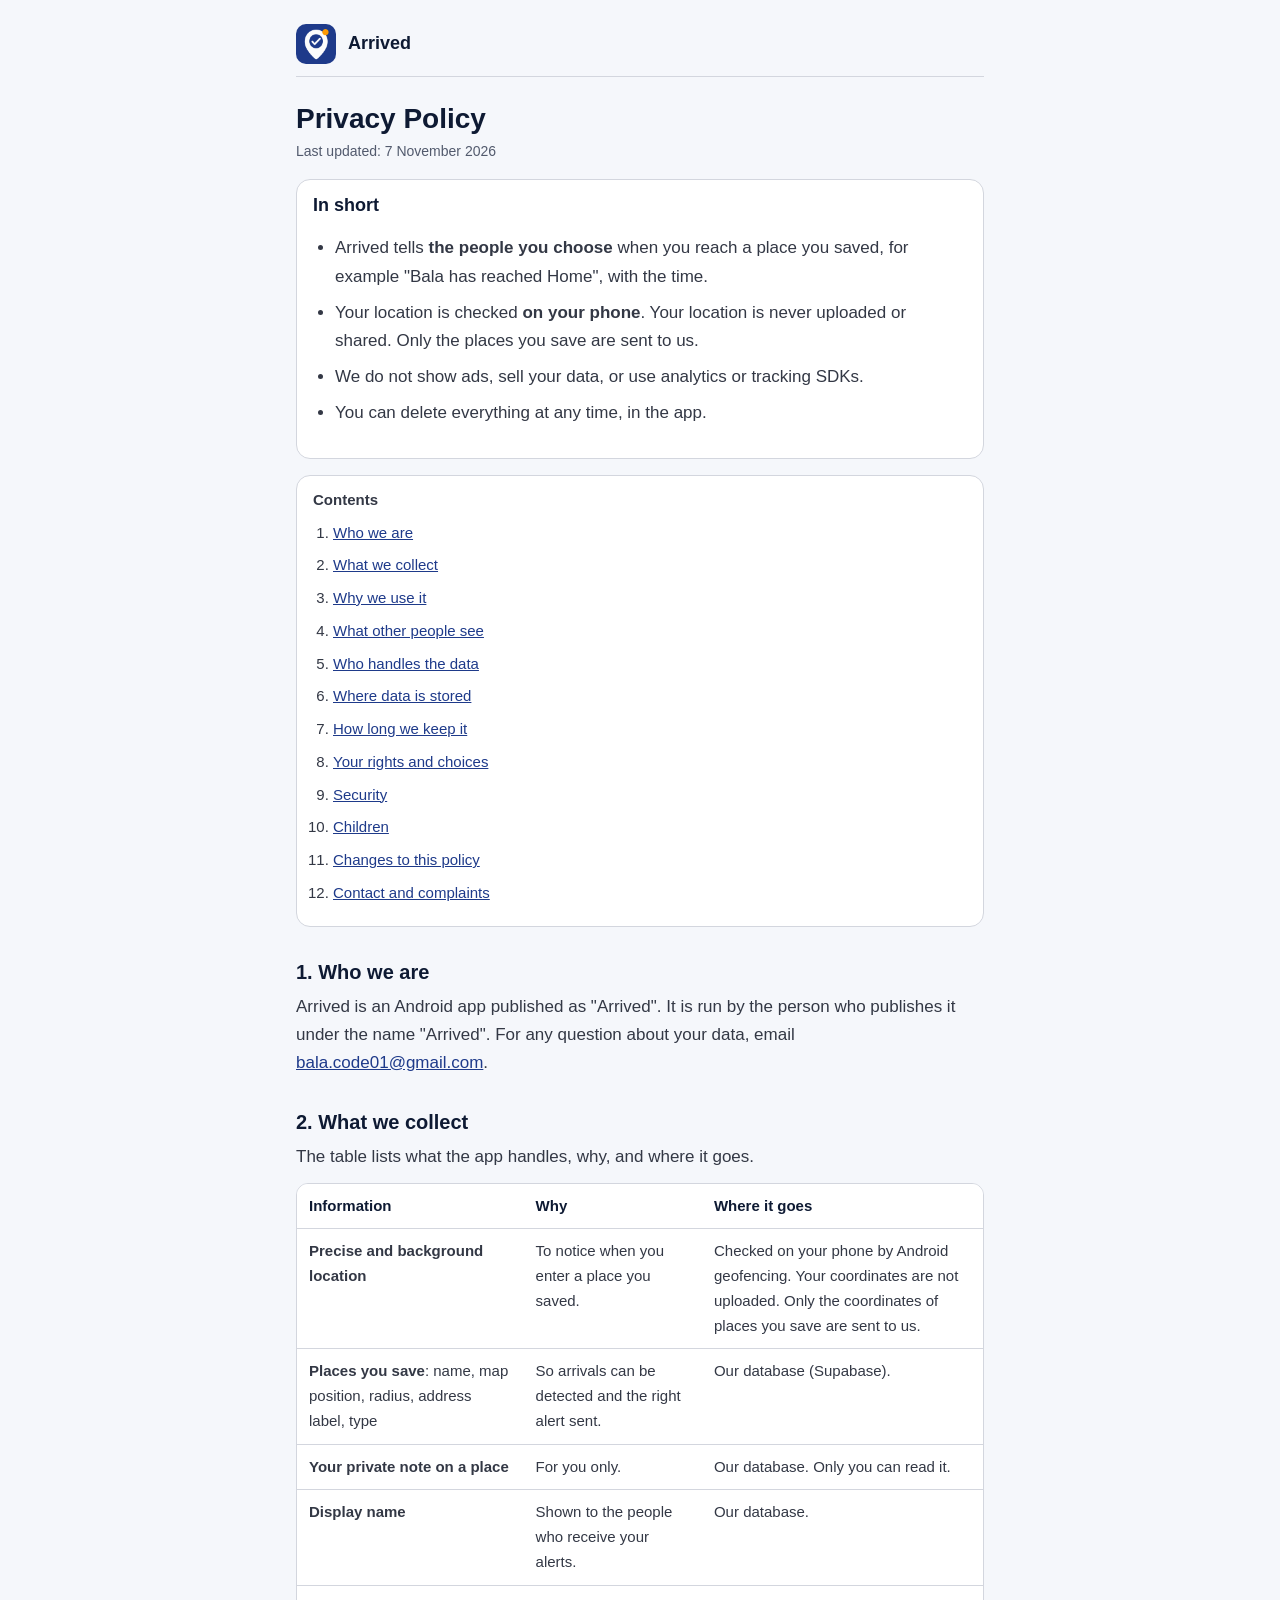
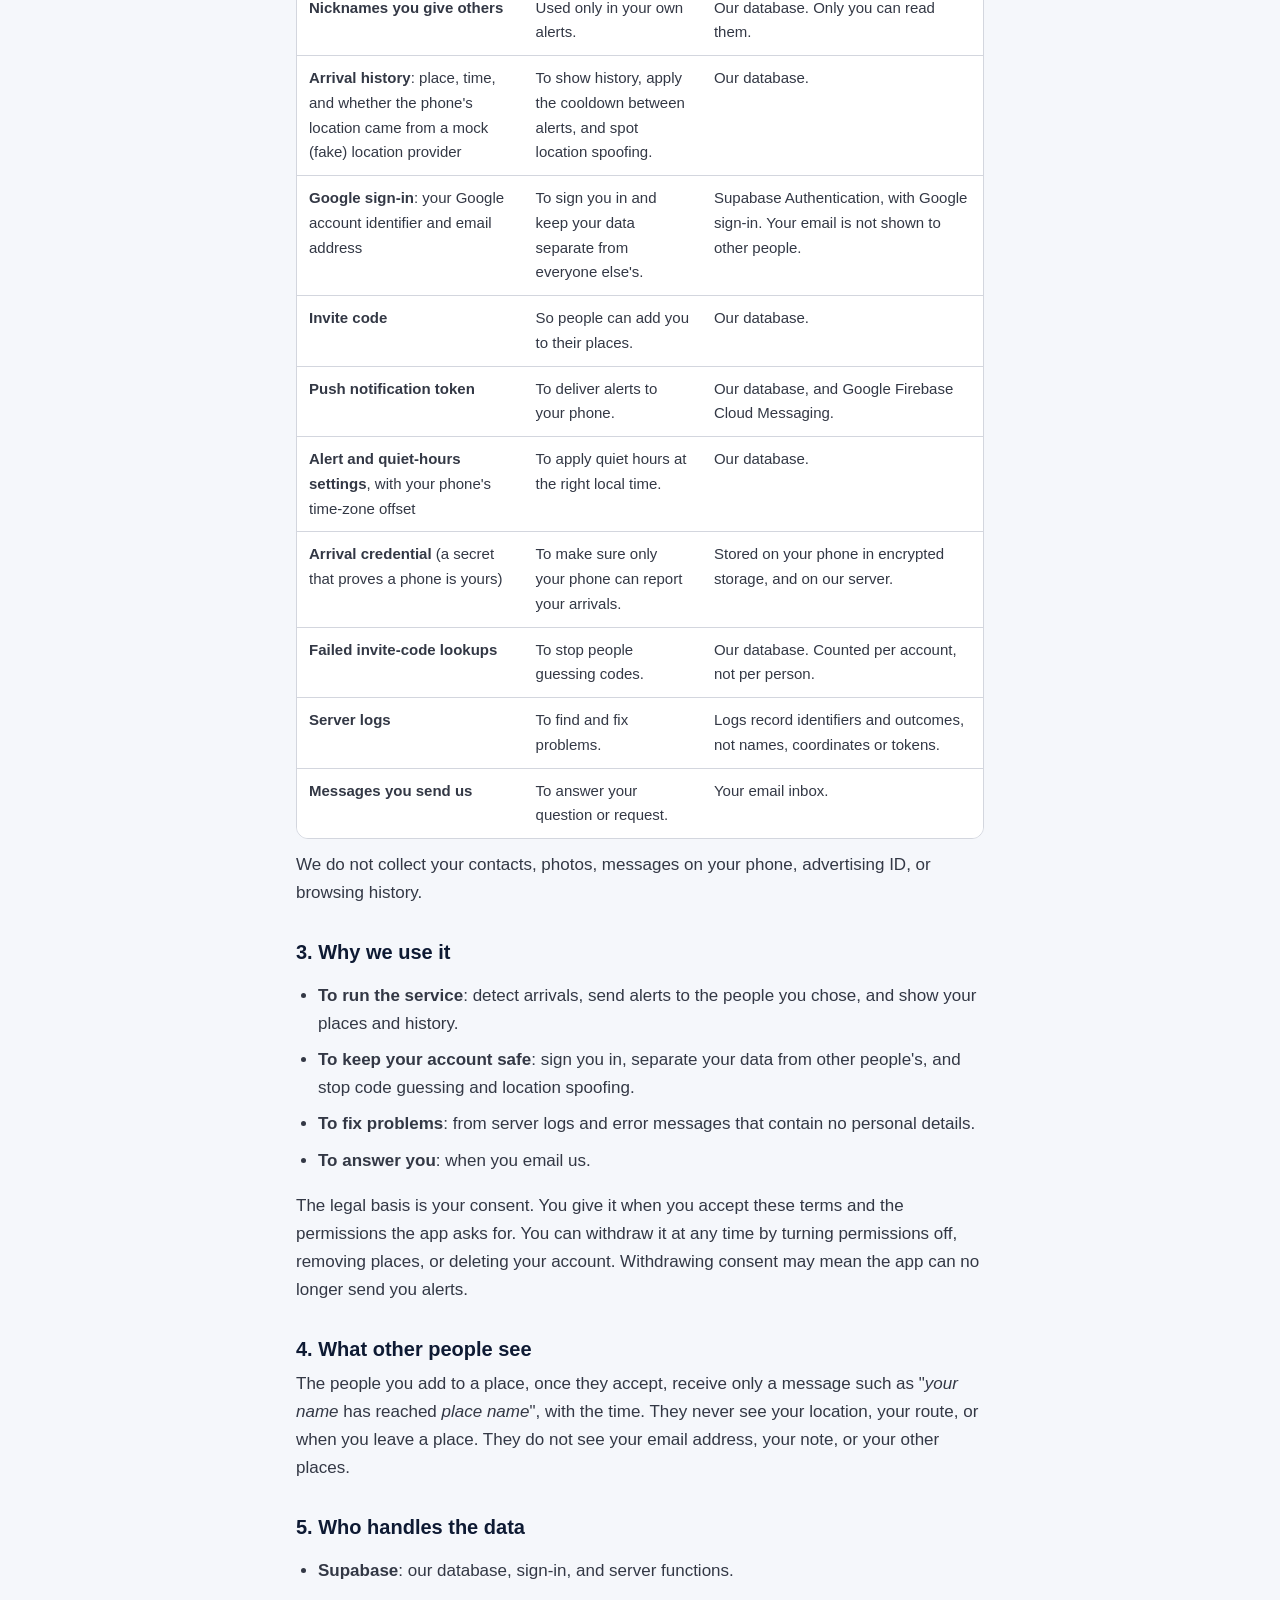
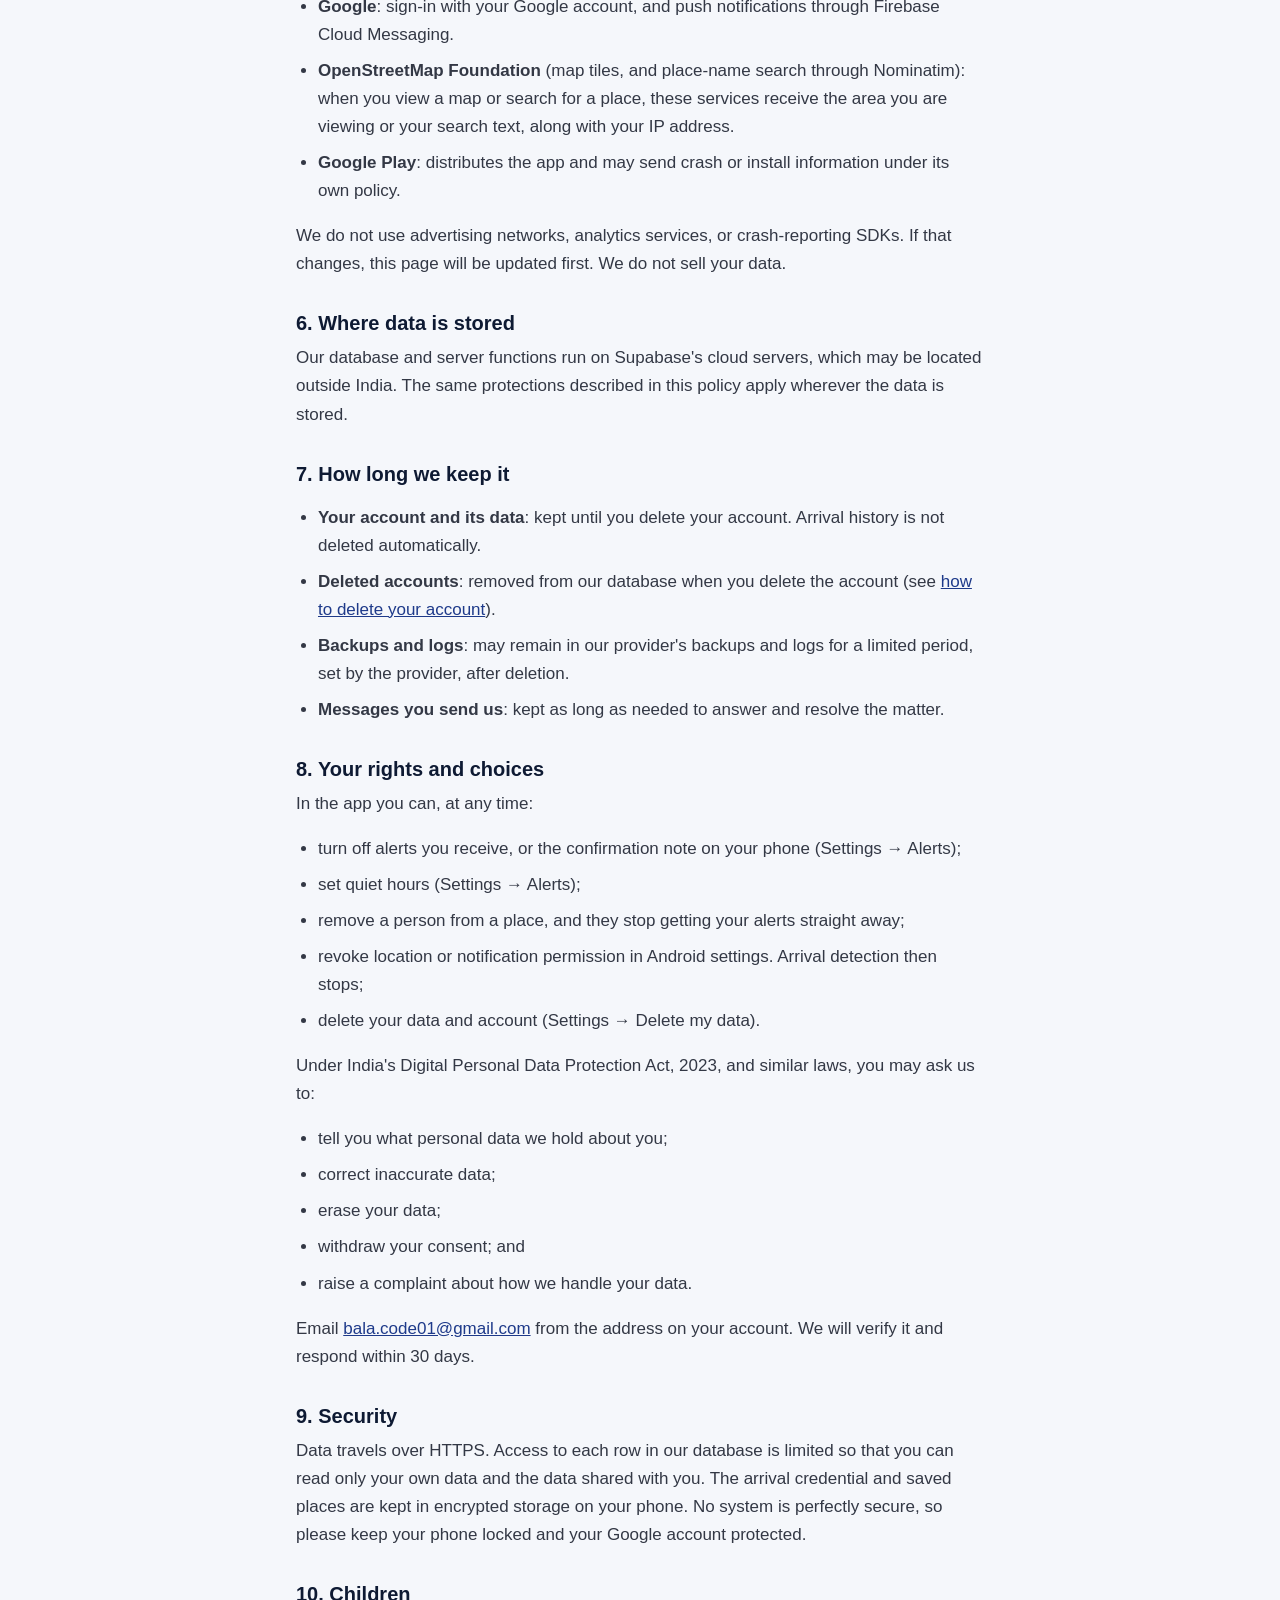
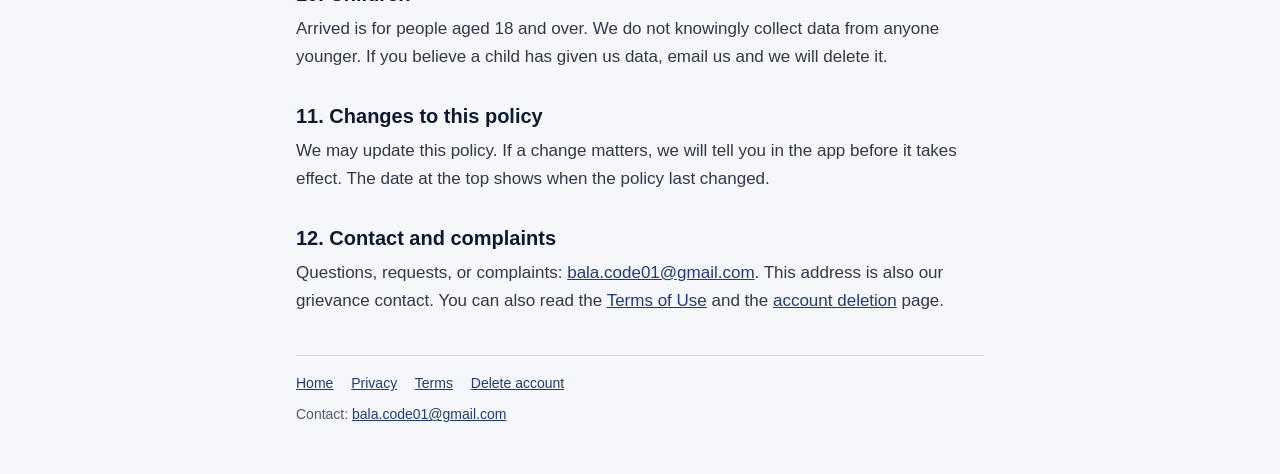
==== privacy.html @ e8b8bbcc "Add public legal pages: privacy, terms and account deletion Co-Authored-By: Claude Haiku 5.5 <norepl" ====
<!doctype html>
<html lang="en">
<head>
  <meta charset="utf-8">
  <meta name="viewport" content="width=device-width, initial-scale=1">
  <meta name="description" content="How Arrived collects, uses, shares, stores and deletes your information.">
  <meta name="theme-color" content="#1e3a8a">
  <link rel="icon" href="icon.png" type="image/png">
  <link rel="stylesheet" href="style.css">
  <title>Privacy Policy · Arrived</title>
</head>
<body>
<div class="wrap">
  <header class="site">
    <img src="icon.png" alt="" width="40" height="40">
    <a href="index.html">Arrived</a>
  </header>

  <main>
    <h1>Privacy Policy</h1>
    <p class="updated">Last updated: 7 November 2026</p>

    <section class="summary" aria-labelledby="short">
      <h2 id="short">In short</h2>
      <ul>
        <li>Arrived tells <strong>the people you choose</strong> when you reach a place you saved, for example "Bala has reached Home", with the time.</li>
        <li>Your location is checked <strong>on your phone</strong>. Your location is never uploaded or shared. Only the places you save are sent to us.</li>
        <li>We do not show ads, sell your data, or use analytics or tracking SDKs.</li>
        <li>You can delete everything at any time, in the app.</li>
      </ul>
    </section>

    <nav class="toc" aria-label="Contents">
      <strong>Contents</strong>
      <ol>
        <li><a href="#who">Who we are</a></li>
        <li><a href="#collect">What we collect</a></li>
        <li><a href="#use">Why we use it</a></li>
        <li><a href="#others">What other people see</a></li>
        <li><a href="#processors">Who handles the data</a></li>
        <li><a href="#storage">Where data is stored</a></li>
        <li><a href="#retention">How long we keep it</a></li>
        <li><a href="#rights">Your rights and choices</a></li>
        <li><a href="#security">Security</a></li>
        <li><a href="#children">Children</a></li>
        <li><a href="#changes">Changes to this policy</a></li>
        <li><a href="#contact">Contact and complaints</a></li>
      </ol>
    </nav>

    <h2 id="who">1. Who we are</h2>
    <p>Arrived is an Android app published as "Arrived". It is run by the person who publishes it under the name "Arrived". For any question about your data, email <a href="mailto:bala.code01@gmail.com">bala.code01@gmail.com</a>.</p>

    <h2 id="collect">2. What we collect</h2>
    <p>The table lists what the app handles, why, and where it goes.</p>
    <div class="table-wrap">
      <table>
        <thead>
          <tr><th scope="col">Information</th><th scope="col">Why</th><th scope="col">Where it goes</th></tr>
        </thead>
        <tbody>
          <tr>
            <td><strong>Precise and background location</strong></td>
            <td>To notice when you enter a place you saved.</td>
            <td>Checked on your phone by Android geofencing. Your coordinates are not uploaded. Only the coordinates of places you save are sent to us.</td>
          </tr>
          <tr>
            <td><strong>Places you save</strong>: name, map position, radius, address label, type</td>
            <td>So arrivals can be detected and the right alert sent.</td>
            <td>Our database (Supabase).</td>
          </tr>
          <tr>
            <td><strong>Your private note on a place</strong></td>
            <td>For you only.</td>
            <td>Our database. Only you can read it.</td>
          </tr>
          <tr>
            <td><strong>Display name</strong></td>
            <td>Shown to the people who receive your alerts.</td>
            <td>Our database.</td>
          </tr>
          <tr>
            <td><strong>Nicknames you give others</strong></td>
            <td>Used only in your own alerts.</td>
            <td>Our database. Only you can read them.</td>
          </tr>
          <tr>
            <td><strong>Arrival history</strong>: place, time, and whether the phone's location came from a mock (fake) location provider</td>
            <td>To show history, apply the cooldown between alerts, and spot location spoofing.</td>
            <td>Our database.</td>
          </tr>
          <tr>
            <td><strong>Google sign-in</strong>: your Google account identifier and email address</td>
            <td>To sign you in and keep your data separate from everyone else's.</td>
            <td>Supabase Authentication, with Google sign-in. Your email is not shown to other people.</td>
          </tr>
          <tr>
            <td><strong>Invite code</strong></td>
            <td>So people can add you to their places.</td>
            <td>Our database.</td>
          </tr>
          <tr>
            <td><strong>Push notification token</strong></td>
            <td>To deliver alerts to your phone.</td>
            <td>Our database, and Google Firebase Cloud Messaging.</td>
          </tr>
          <tr>
            <td><strong>Alert and quiet-hours settings</strong>, with your phone's time-zone offset</td>
            <td>To apply quiet hours at the right local time.</td>
            <td>Our database.</td>
          </tr>
          <tr>
            <td><strong>Arrival credential</strong> (a secret that proves a phone is yours)</td>
            <td>To make sure only your phone can report your arrivals.</td>
            <td>Stored on your phone in encrypted storage, and on our server.</td>
          </tr>
          <tr>
            <td><strong>Failed invite-code lookups</strong></td>
            <td>To stop people guessing codes.</td>
            <td>Our database. Counted per account, not per person.</td>
          </tr>
          <tr>
            <td><strong>Server logs</strong></td>
            <td>To find and fix problems.</td>
            <td>Logs record identifiers and outcomes, not names, coordinates or tokens.</td>
          </tr>
          <tr>
            <td><strong>Messages you send us</strong></td>
            <td>To answer your question or request.</td>
            <td>Your email inbox.</td>
          </tr>
        </tbody>
      </table>
    </div>
    <p>We do not collect your contacts, photos, messages on your phone, advertising ID, or browsing history.</p>

    <h2 id="use">3. Why we use it</h2>
    <ul>
      <li><strong>To run the service</strong>: detect arrivals, send alerts to the people you chose, and show your places and history.</li>
      <li><strong>To keep your account safe</strong>: sign you in, separate your data from other people's, and stop code guessing and location spoofing.</li>
      <li><strong>To fix problems</strong>: from server logs and error messages that contain no personal details.</li>
      <li><strong>To answer you</strong>: when you email us.</li>
    </ul>
    <p>The legal basis is your consent. You give it when you accept these terms and the permissions the app asks for. You can withdraw it at any time by turning permissions off, removing places, or deleting your account. Withdrawing consent may mean the app can no longer send you alerts.</p>

    <h2 id="others">4. What other people see</h2>
    <p>The people you add to a place, once they accept, receive only a message such as "<em>your name</em> has reached <em>place name</em>", with the time. They never see your location, your route, or when you leave a place. They do not see your email address, your note, or your other places.</p>

    <h2 id="processors">5. Who handles the data</h2>
    <ul>
      <li><strong>Supabase</strong>: our database, sign-in, and server functions.</li>
      <li><strong>Google</strong>: sign-in with your Google account, and push notifications through Firebase Cloud Messaging.</li>
      <li><strong>OpenStreetMap Foundation</strong> (map tiles, and place-name search through Nominatim): when you view a map or search for a place, these services receive the area you are viewing or your search text, along with your IP address.</li>
      <li><strong>Google Play</strong>: distributes the app and may send crash or install information under its own policy.</li>
    </ul>
    <p>We do not use advertising networks, analytics services, or crash-reporting SDKs. If that changes, this page will be updated first. We do not sell your data.</p>

    <h2 id="storage">6. Where data is stored</h2>
    <p>Our database and server functions run on Supabase's cloud servers, which may be located outside India. The same protections described in this policy apply wherever the data is stored.</p>

    <h2 id="retention">7. How long we keep it</h2>
    <ul>
      <li><strong>Your account and its data</strong>: kept until you delete your account. Arrival history is not deleted automatically.</li>
      <li><strong>Deleted accounts</strong>: removed from our database when you delete the account (see <a href="delete-account.html">how to delete your account</a>).</li>
      <li><strong>Backups and logs</strong>: may remain in our provider's backups and logs for a limited period, set by the provider, after deletion.</li>
      <li><strong>Messages you send us</strong>: kept as long as needed to answer and resolve the matter.</li>
    </ul>

    <h2 id="rights">8. Your rights and choices</h2>
    <p>In the app you can, at any time:</p>
    <ul>
      <li>turn off alerts you receive, or the confirmation note on your phone (Settings → Alerts);</li>
      <li>set quiet hours (Settings → Alerts);</li>
      <li>remove a person from a place, and they stop getting your alerts straight away;</li>
      <li>revoke location or notification permission in Android settings. Arrival detection then stops;</li>
      <li>delete your data and account (Settings → Delete my data).</li>
    </ul>
    <p>Under India's Digital Personal Data Protection Act, 2023, and similar laws, you may ask us to:</p>
    <ul>
      <li>tell you what personal data we hold about you;</li>
      <li>correct inaccurate data;</li>
      <li>erase your data;</li>
      <li>withdraw your consent; and</li>
      <li>raise a complaint about how we handle your data.</li>
    </ul>
    <p>Email <a href="mailto:bala.code01@gmail.com">bala.code01@gmail.com</a> from the address on your account. We will verify it and respond within 30 days.</p>

    <h2 id="security">9. Security</h2>
    <p>Data travels over HTTPS. Access to each row in our database is limited so that you can read only your own data and the data shared with you. The arrival credential and saved places are kept in encrypted storage on your phone. No system is perfectly secure, so please keep your phone locked and your Google account protected.</p>

    <h2 id="children">10. Children</h2>
    <p>Arrived is for people aged 18 and over. We do not knowingly collect data from anyone younger. If you believe a child has given us data, email us and we will delete it.</p>

    <h2 id="changes">11. Changes to this policy</h2>
    <p>We may update this policy. If a change matters, we will tell you in the app before it takes effect. The date at the top shows when the policy last changed.</p>

    <h2 id="contact">12. Contact and complaints</h2>
    <p>Questions, requests, or complaints: <a href="mailto:bala.code01@gmail.com">bala.code01@gmail.com</a>. This address is also our grievance contact. You can also read the <a href="terms.html">Terms of Use</a> and the <a href="delete-account.html">account deletion</a> page.</p>
  </main>

  <footer class="site">
    <nav aria-label="Legal">
      <a href="index.html">Home</a>
      <a href="privacy.html">Privacy</a>
      <a href="terms.html">Terms</a>
      <a href="delete-account.html">Delete account</a>
    </nav>
    <p>Contact: <a href="mailto:bala.code01@gmail.com">bala.code01@gmail.com</a></p>
  </footer>
</div>
</body>
</html>
---- style.css ----
:root {
  --bg: #f5f7fb;
  --card: #ffffff;
  --text: #333845;
  --heading: #0e1a33;
  --muted: #525a6d;
  --accent: #1e3a8a;
  --line: #d3d6de;
  --note-bg: #e8eefa;
  --warn-bg: #fdebcb;
  --warn-text: #4a2e00;
}

@media (prefers-color-scheme: dark) {
  :root {
    --bg: #0e1a33;
    --card: #17243f;
    --text: #e3e7f0;
    --heading: #ffffff;
    --muted: #b4bccd;
    --accent: #a9bfee;
    --line: #34405c;
    --note-bg: #1c2d52;
    --warn-bg: #3b2a10;
    --warn-text: #fbe3b8;
  }
}

* { box-sizing: border-box; }

html { -webkit-text-size-adjust: 100%; }

body {
  margin: 0;
  background: var(--bg);
  color: var(--text);
  font-family: -apple-system, BlinkMacSystemFont, "Segoe UI", Roboto, "Helvetica Neue", Arial, sans-serif;
  font-size: 17px;
  line-height: 1.65;
}

.wrap {
  max-width: 720px;
  margin: 0 auto;
  padding: 24px 16px 40px;
}

header.site {
  display: flex;
  align-items: center;
  gap: 12px;
  padding-bottom: 12px;
  border-bottom: 1px solid var(--line);
  margin-bottom: 24px;
}

header.site img { width: 40px; height: 40px; border-radius: 10px; }

header.site a {
  color: var(--heading);
  font-weight: 800;
  font-size: 18px;
  text-decoration: none;
}

h1 {
  color: var(--heading);
  font-size: 28px;
  line-height: 1.25;
  margin: 8px 0 4px;
}

h2 {
  color: var(--heading);
  font-size: 20px;
  margin: 32px 0 8px;
  line-height: 1.3;
}

h3 {
  color: var(--heading);
  font-size: 17px;
  margin: 20px 0 6px;
}

p, li { margin: 8px 0; }

ul, ol { padding-left: 22px; }

a { color: var(--accent); }

a:focus-visible,
button:focus-visible {
  outline: 3px solid var(--accent);
  outline-offset: 2px;
}

.updated { color: var(--muted); font-size: 14px; margin: 0 0 16px; }

.summary,
.note,
.warning {
  border-radius: 14px;
  padding: 14px 16px;
  margin: 16px 0;
}

.summary { background: var(--card); border: 1px solid var(--line); }
.note { background: var(--note-bg); }
.warning { background: var(--warn-bg); color: var(--warn-text); }

.summary h2 { margin-top: 0; font-size: 18px; }

.toc {
  background: var(--card);
  border: 1px solid var(--line);
  border-radius: 14px;
  padding: 12px 16px;
  margin: 16px 0 24px;
  font-size: 15px;
}

.toc ol { margin: 6px 0 0; padding-left: 20px; }

.table-wrap {
  overflow-x: auto;
  -webkit-overflow-scrolling: touch;
  margin: 12px 0;
  border-radius: 12px;
  border: 1px solid var(--line);
}

table {
  width: 100%;
  border-collapse: collapse;
  background: var(--card);
  font-size: 15px;
}

th, td {
  text-align: left;
  vertical-align: top;
  padding: 10px 12px;
  border-bottom: 1px solid var(--line);
}

th { color: var(--heading); font-weight: 700; }

tr:last-child td { border-bottom: none; }

footer.site {
  margin-top: 40px;
  padding-top: 16px;
  border-top: 1px solid var(--line);
  color: var(--muted);
  font-size: 14px;
}

footer.site nav a { margin-right: 14px; }

@media (max-width: 380px) {
  body { font-size: 16px; }
  h1 { font-size: 24px; }
}
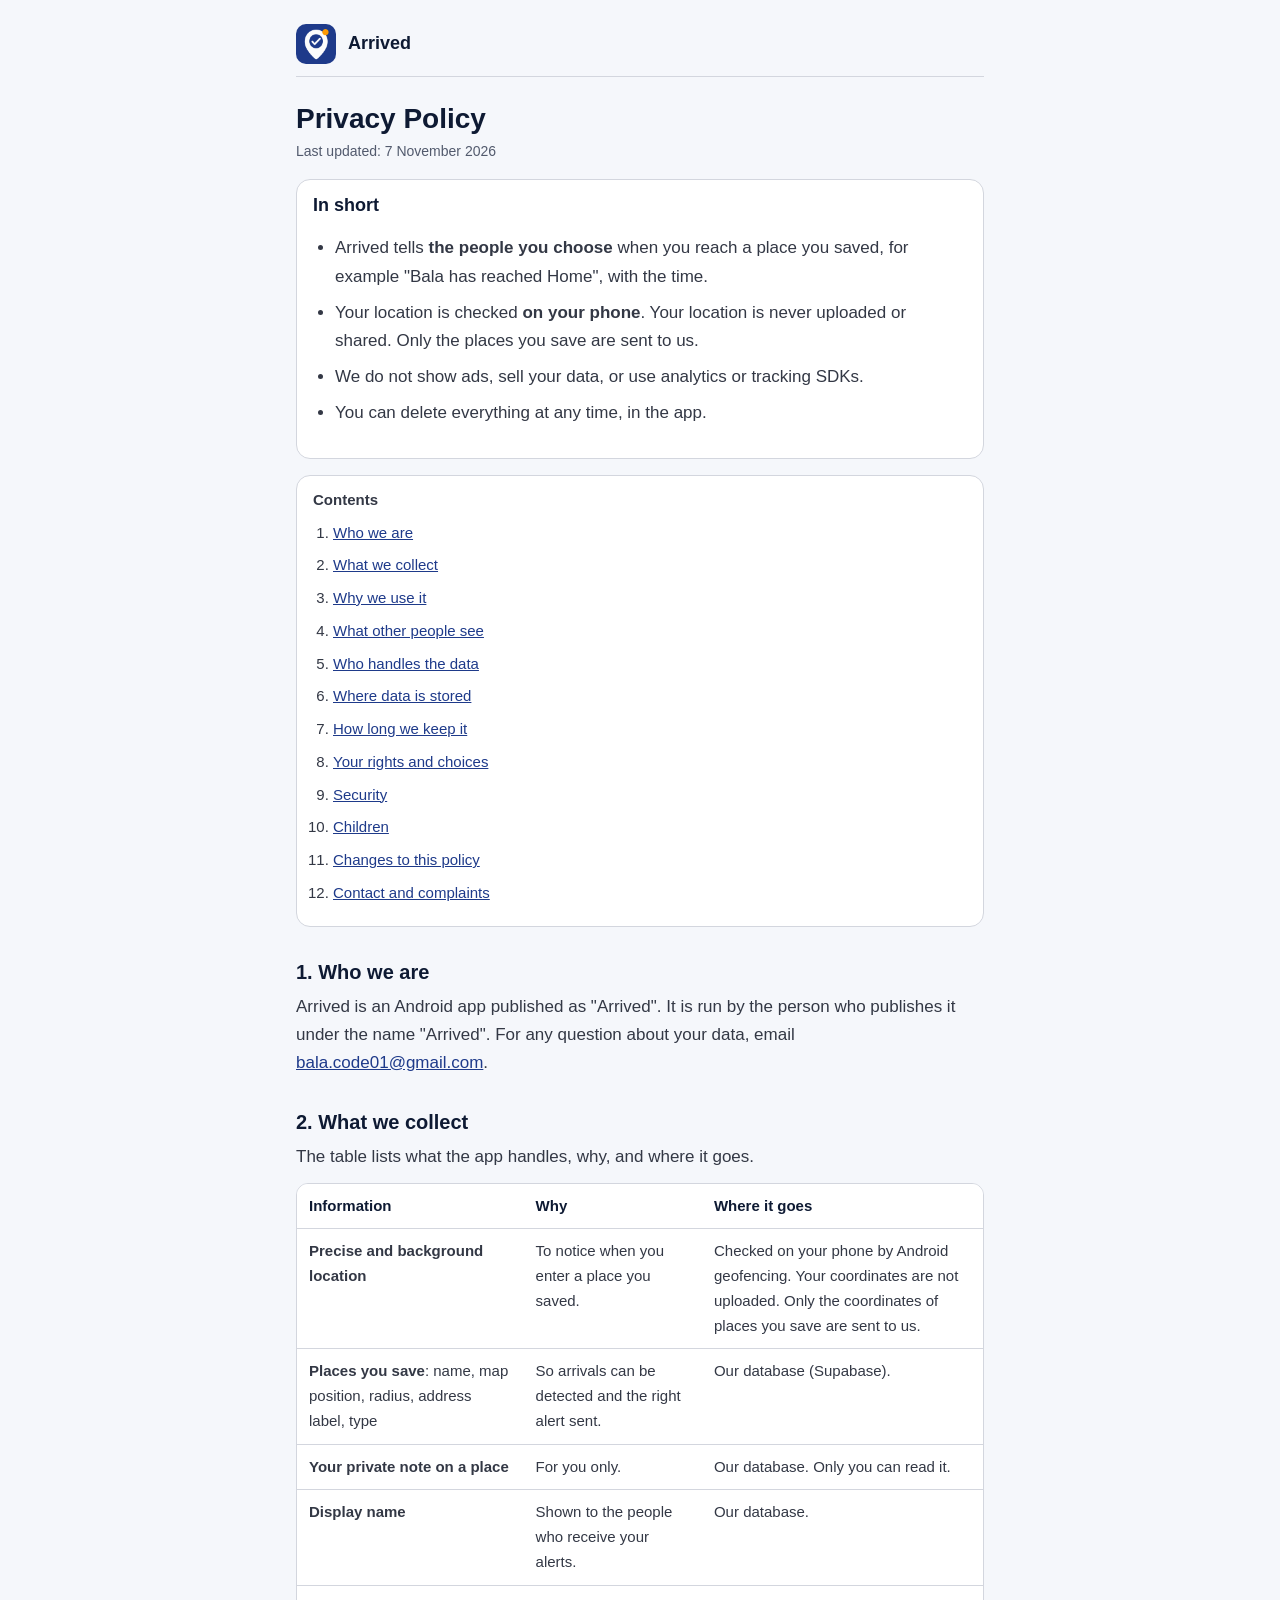
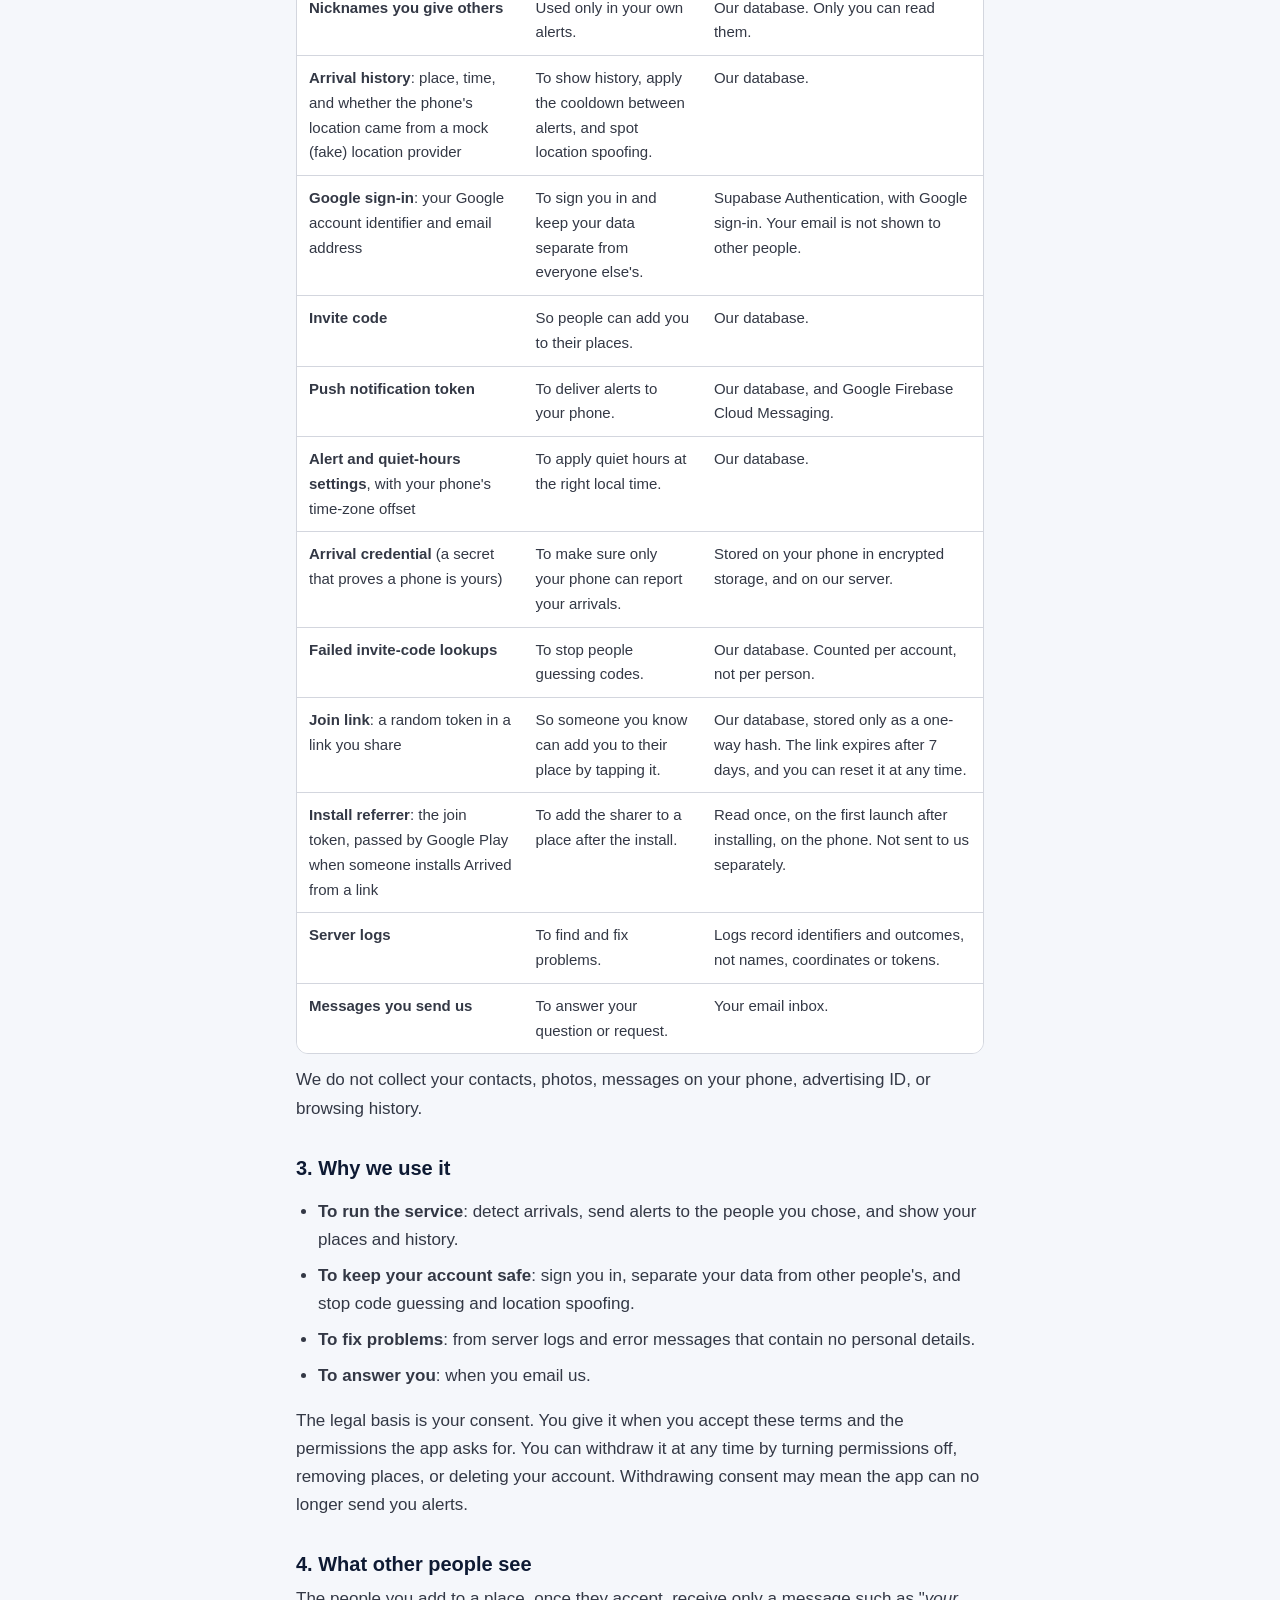
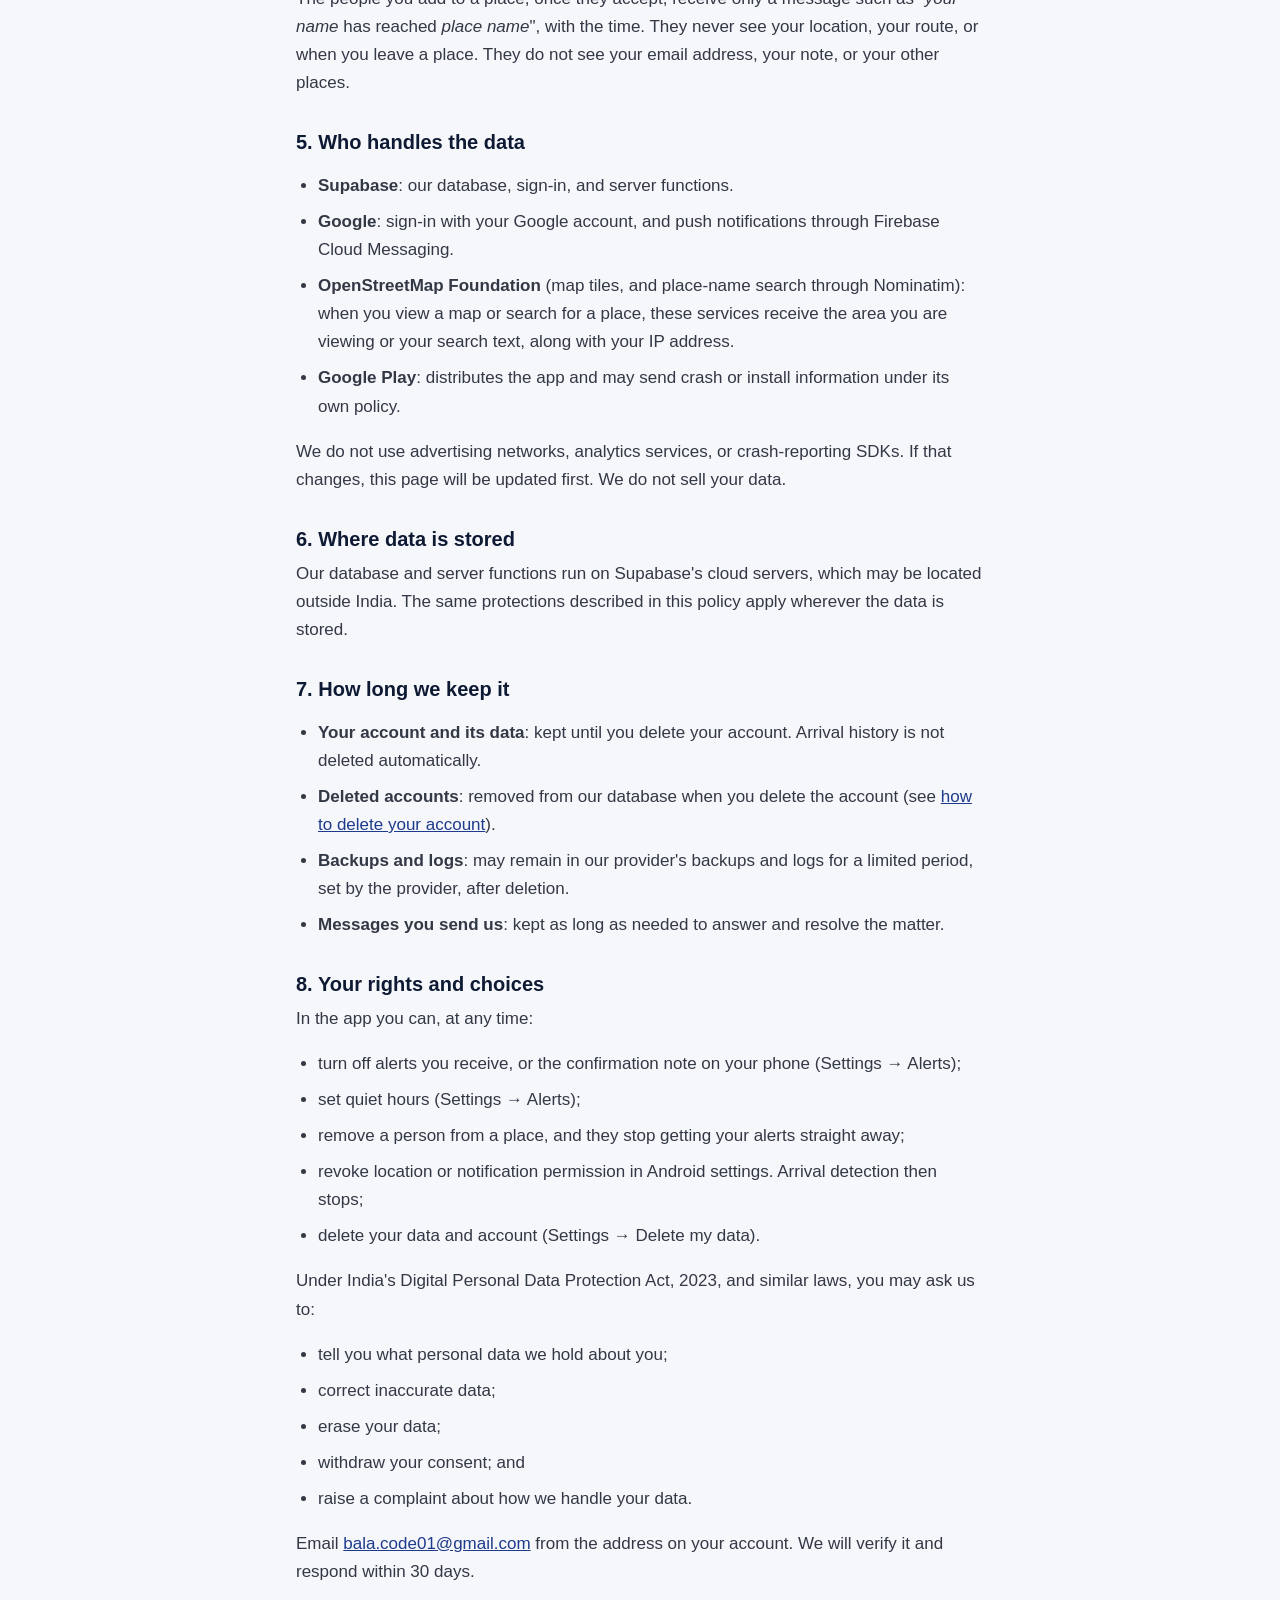
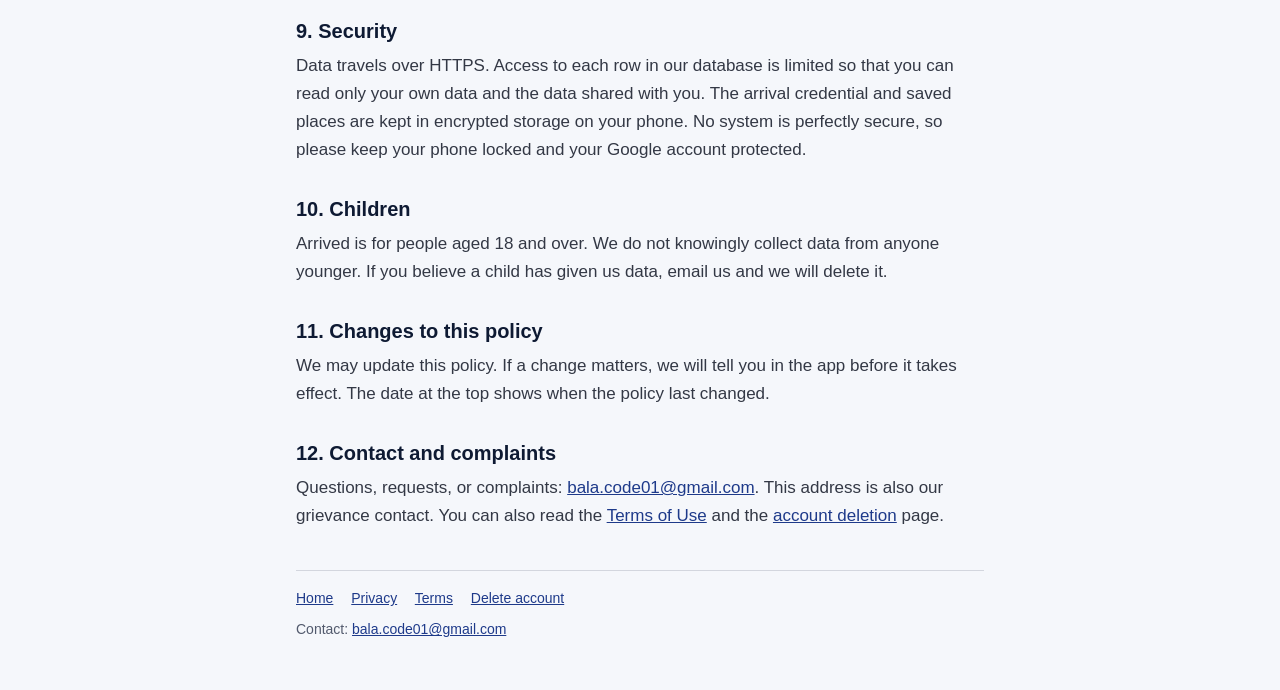
==== commit 3942090b: "Add invite-link redirect, Android app-link verification and privacy wording Co-Authored-By: Claude H" ====
--- a/privacy.html
+++ b/privacy.html
@@ -120,6 +120,16 @@
             <td>Our database. Counted per account, not per person.</td>
           </tr>
           <tr>
+            <td><strong>Join link</strong>: a random token in a link you share</td>
+            <td>So someone you know can add you to their place by tapping it.</td>
+            <td>Our database, stored only as a one-way hash. The link expires after 7 days, and you can reset it at any time.</td>
+          </tr>
+          <tr>
+            <td><strong>Install referrer</strong>: the join token, passed by Google Play when someone installs Arrived from a link</td>
+            <td>To add the sharer to a place after the install.</td>
+            <td>Read once, on the first launch after installing, on the phone. Not sent to us separately.</td>
+          </tr>
+          <tr>
             <td><strong>Server logs</strong></td>
             <td>To find and fix problems.</td>
             <td>Logs record identifiers and outcomes, not names, coordinates or tokens.</td>
